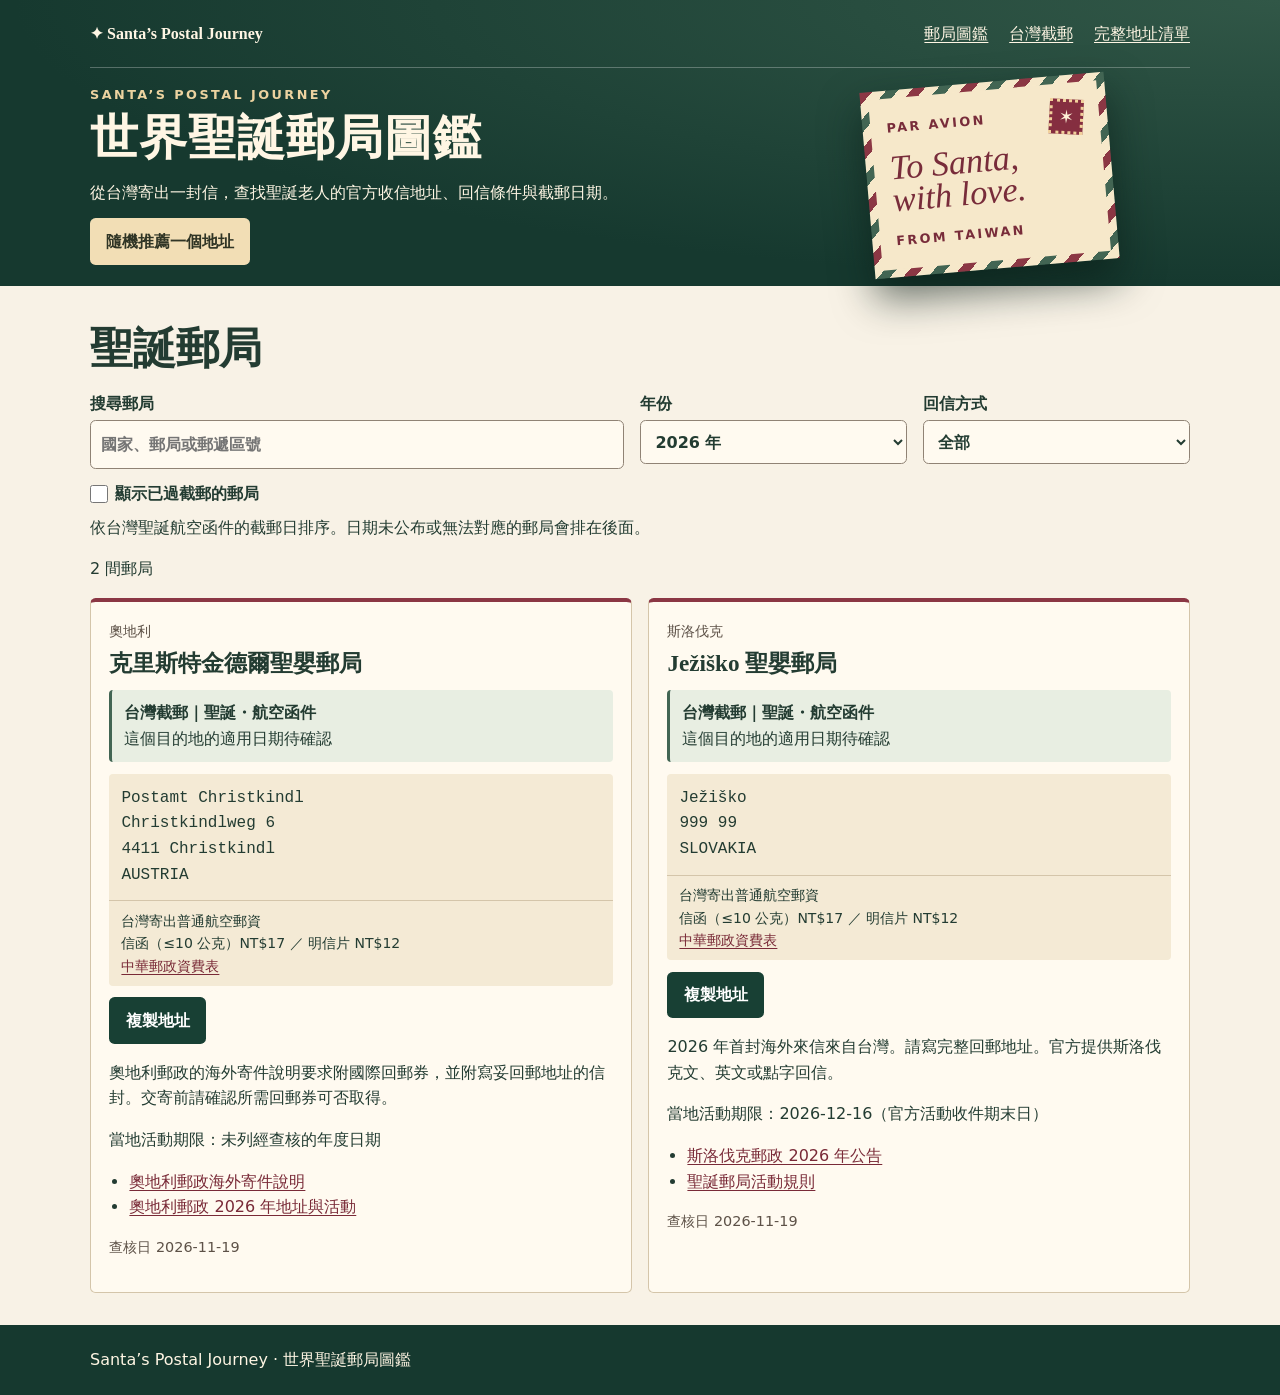
==== site/index.html @ 1323c44a "Sort catalog by Taiwan cutoff and refresh address research" ====
<!doctype html>
<html lang="zh-Hant-TW">
<head>
<meta charset="utf-8">
<meta name="viewport" content="width=device-width,initial-scale=1">
<meta name="description" content="從台灣寄信給聖誕老人。查詢世界聖誕郵局、官方回信政策與中華郵政歷年截郵日期。">
<title>Santa’s Postal Journey｜世界聖誕郵局</title>
<link rel="stylesheet" href="./style.css?v=11">
<script type="module" src="./app.mjs?v=10"></script>
</head>
<body>
<header>
<nav class="wrap" aria-label="主要導覽"><a class="brand" href="./">✦ Santa’s Postal Journey</a><div><a href="#offices" aria-current="page">郵局圖鑑</a><a id="taiwan" href="./cutoffs.html" data-year-link>台灣截郵</a><a href="./addresses.html">完整地址清單</a></div></nav>
<div class="hero wrap">
<div><p class="eyebrow">SANTA’S POSTAL JOURNEY</p><h1>世界聖誕郵局圖鑑</h1><p class="intro">從台灣寄出一封信，查找聖誕老人的官方收信地址、回信條件與<span class="keep-together">截郵日期。</span></p><button class="cta" id="random-address" type="button" aria-controls="recommendation" aria-expanded="false" disabled>隨機推薦一個地址</button></div>
<div class="postcard" aria-hidden="true"><div class="stamp">✶</div><span>PAR AVION</span><strong>To Santa,<br>with love.</strong><small>FROM TAIWAN</small></div>
</div>
</header>
<main class="wrap">
<section id="recommendation" aria-labelledby="recommendation-heading" hidden>
<div class="recommendation-header">
<h2 id="recommendation-heading" tabindex="-1">這次推薦</h2>
<button id="close-recommendation" type="button">收起推薦</button>
</div>
<div id="recommended-card"></div>
<p><button id="another-address" type="button">再推薦一個</button></p>
</section>
<noscript>請啟用 JavaScript 以查詢圖鑑。</noscript>
<section id="offices" aria-labelledby="office-heading">
<h2 id="office-heading">聖誕郵局</h2>
<div class="filters">
<label>搜尋郵局<input id="search" type="search" placeholder="國家、郵局或郵遞區號"></label>
<label>年份<select id="year"></select></label>
<label>回信方式<select id="reply"><option value="">全部</option><option value="program">提供回信</option><option value="occasional">有時回信</option></select></label>
</div>
<div class="cutoff-options">
<label><input id="show-expired" type="checkbox" aria-controls="cards">顯示已過截郵的郵局</label>
<p>依台灣聖誕航空函件的截郵日排序。日期未公布或無法對應的郵局會排在後面。</p>
</div>
<p id="results" role="status">載入圖鑑中…</p>
<div id="cards" class="grid"></div>
</section>

</main>
<footer><div class="wrap">Santa’s Postal Journey · 世界聖誕郵局圖鑑</div></footer>
</body>
</html>
---- site/style.css ----
*{box-sizing:border-box}
:root{color:#233c32;background:#f8f2e6;font-family:system-ui,"Microsoft JhengHei",sans-serif;line-height:1.6}
body{margin:0}
.wrap{width:min(1100px,calc(100% - 2rem));margin:auto}
header{color:#fff6e4;background:#16392f;background-image:radial-gradient(ellipse at top right,#315747,transparent 70%)}
nav{min-height:4.25rem;display:flex;align-items:center;justify-content:space-between;gap:1rem;border-bottom:1px solid #ffffff45;flex-wrap:wrap;padding:.75rem 0}
nav div{display:flex;gap:1.3rem;flex-wrap:wrap} nav a{color:inherit} .brand{text-decoration:none;font-family:Georgia,serif;font-weight:bold}
.hero{display:grid;grid-template-columns:minmax(0,1fr) minmax(0,.6fr);gap:1.75rem;align-items:center;padding:.85rem 0 1.1rem}
.eyebrow,.postcard span,.postcard small{letter-spacing:.19em;font-size:.8rem;font-weight:700;color:#ecd3a0}
h1,h2,h3{line-height:1.18;font-family:Georgia,"Noto Serif TC","PMingLiU",serif}
.hero h1{font-size:clamp(1.55rem,4.8vw,3rem);margin:.3rem 0 .8rem;letter-spacing:.02em}
.hero .eyebrow{margin:0}.intro{margin:.45rem 0 .8rem}
 .keep-together{white-space:nowrap}
a{color:#792a37;text-underline-offset:.18em}
.cta,button{display:inline-block;background:#f2deb5;color:#303525;border:1px solid transparent;border-radius:.35rem;padding:.6rem .95rem;font:inherit;font-weight:700;text-decoration:none;cursor:pointer}
.postcard{position:relative;padding:clamp(.65rem,1.5vw,1rem);aspect-ratio:1.5;transform:rotate(-5deg);color:#782c3a;background:repeating-linear-gradient(135deg,#8b3744 0 9px,#f6e8ca 9px 19px,#426553 19px 28px,#f6e8ca 28px 38px) border-box;border:8px solid transparent;isolation:isolate;box-shadow:0 20px 40px #0a1c16a0;width:90%;max-width:245px;justify-self:center}
.postcard:before{content:"";position:absolute;inset:0;background:#f6e8ca;z-index:-1}
.postcard strong{display:block;margin:.7rem 0;font:italic clamp(1.2rem,3.1vw,2.15rem)/.95 Georgia,serif}
.postcard span,.postcard small{color:#782c3a}.stamp{float:right;border:3px dotted #f2d19c;background:#852e40;color:#fff2d7;font-size:1.15rem;padding:0 .4rem;transform:rotate(8deg)}
section{padding:2rem 0;scroll-margin-top:1rem} h2{font-size:clamp(1.8rem,4vw,2.7rem);margin:.35rem 0 1rem}
.cutoff-options{margin-top:.8rem}
.cutoff-options label{display:inline-flex;align-items:center;gap:.45rem;cursor:pointer}
.cutoff-options input{width:1.1rem;height:1.1rem;margin:0;accent-color:#214437}
.cutoff-options p{margin:.25rem 0 0}
.filters{display:grid;grid-template-columns:2fr 1fr 1fr;gap:1rem}
label{font-weight:700}
input,select{display:block;width:100%;min-width:0;padding:.65rem;margin-top:.25rem;background:#fffaf0;color:inherit;border:1px solid #908375;border-radius:.35rem;font:inherit}
.grid{display:grid;grid-template-columns:repeat(2,minmax(0,1fr));gap:1rem}
.card{background:#fffaf0;border:1px solid #d4c5aa;border-top:4px solid #8b3744;border-radius:.35rem;padding:1.15rem;overflow-wrap:anywhere}
.card h3{font-size:1.45rem;margin:.4rem 0 .8rem}
.meta{font-size:.9rem;color:#5d5147}.card address{white-space:pre-line;font-style:normal;font-family:ui-monospace,monospace;background:#f4ead5;padding:.75rem;margin:.7rem 0}
.cutoff{background:#e8eee2;border-left:3px solid #426553;border-radius:.25rem;padding:.65rem .75rem;margin:.75rem 0}
.cutoff time,td time{font-variant-numeric:tabular-nums;font-weight:700}
.cutoff a{font-size:.9rem}
.address-box{background:#f4ead5;border-radius:.25rem;margin:.7rem 0}
.card .address-box address{margin:0;background:none}
.postage{padding:.55rem .75rem;border-top:1px solid #d4c5aa;font-size:.875rem}
.card button:disabled{opacity:.65;cursor:default}
.card button{background:#184034;color:white}.card ul{padding-left:1.25rem}
.table-scroll{overflow:auto;border:1px solid #c5b795;border-radius:.35rem}
table{border-collapse:collapse;width:100%;background:#fffaf0;text-align:left}
.continent{background:#e8eee2;vertical-align:top;white-space:nowrap}
th,td{padding:.55rem .8rem;border-bottom:1px solid #e1d5be}thead{background:#25483b;color:white}
footer{background:#16392f;color:#fff6e4;padding:1.4rem 0}
.section-title{font-size:clamp(2rem,5vw,3.2rem);margin:.35rem 0 1rem;letter-spacing:0}
.year-field{display:block;max-width:13rem}
:focus-visible{outline:3px solid #ad5722;outline-offset:3px}
@media(max-width:680px){.hero{grid-template-columns:minmax(0,1.3fr) minmax(0,1fr);gap:.45rem .65rem;padding:.75rem 0 1rem}.hero>div:first-child{display:contents}.hero .eyebrow,.hero h1{grid-column:1/-1}.hero h1{margin:.1rem 0}.hero .intro{grid-column:1;margin:0}.hero .cta{grid-column:1;justify-self:start}.hero .postcard{grid-column:2;grid-row:3/span 2;width:min(100%,185px);margin:0}.postcard span,.postcard small{font-size:.58rem}.postcard strong{font-size:clamp(1rem,3.4vw,1.5rem);margin:.35rem 0}.grid{grid-template-columns:1fr}.filters{grid-template-columns:1fr 1fr}.filters label:first-child{grid-column:1/-1}}
@media(max-width:350px){.filters{grid-template-columns:1fr}}

.recommendation-header{display:flex;align-items:center;justify-content:space-between;flex-wrap:wrap;gap:.5rem;margin-bottom:.8rem}.recommendation-header h2{margin:0}
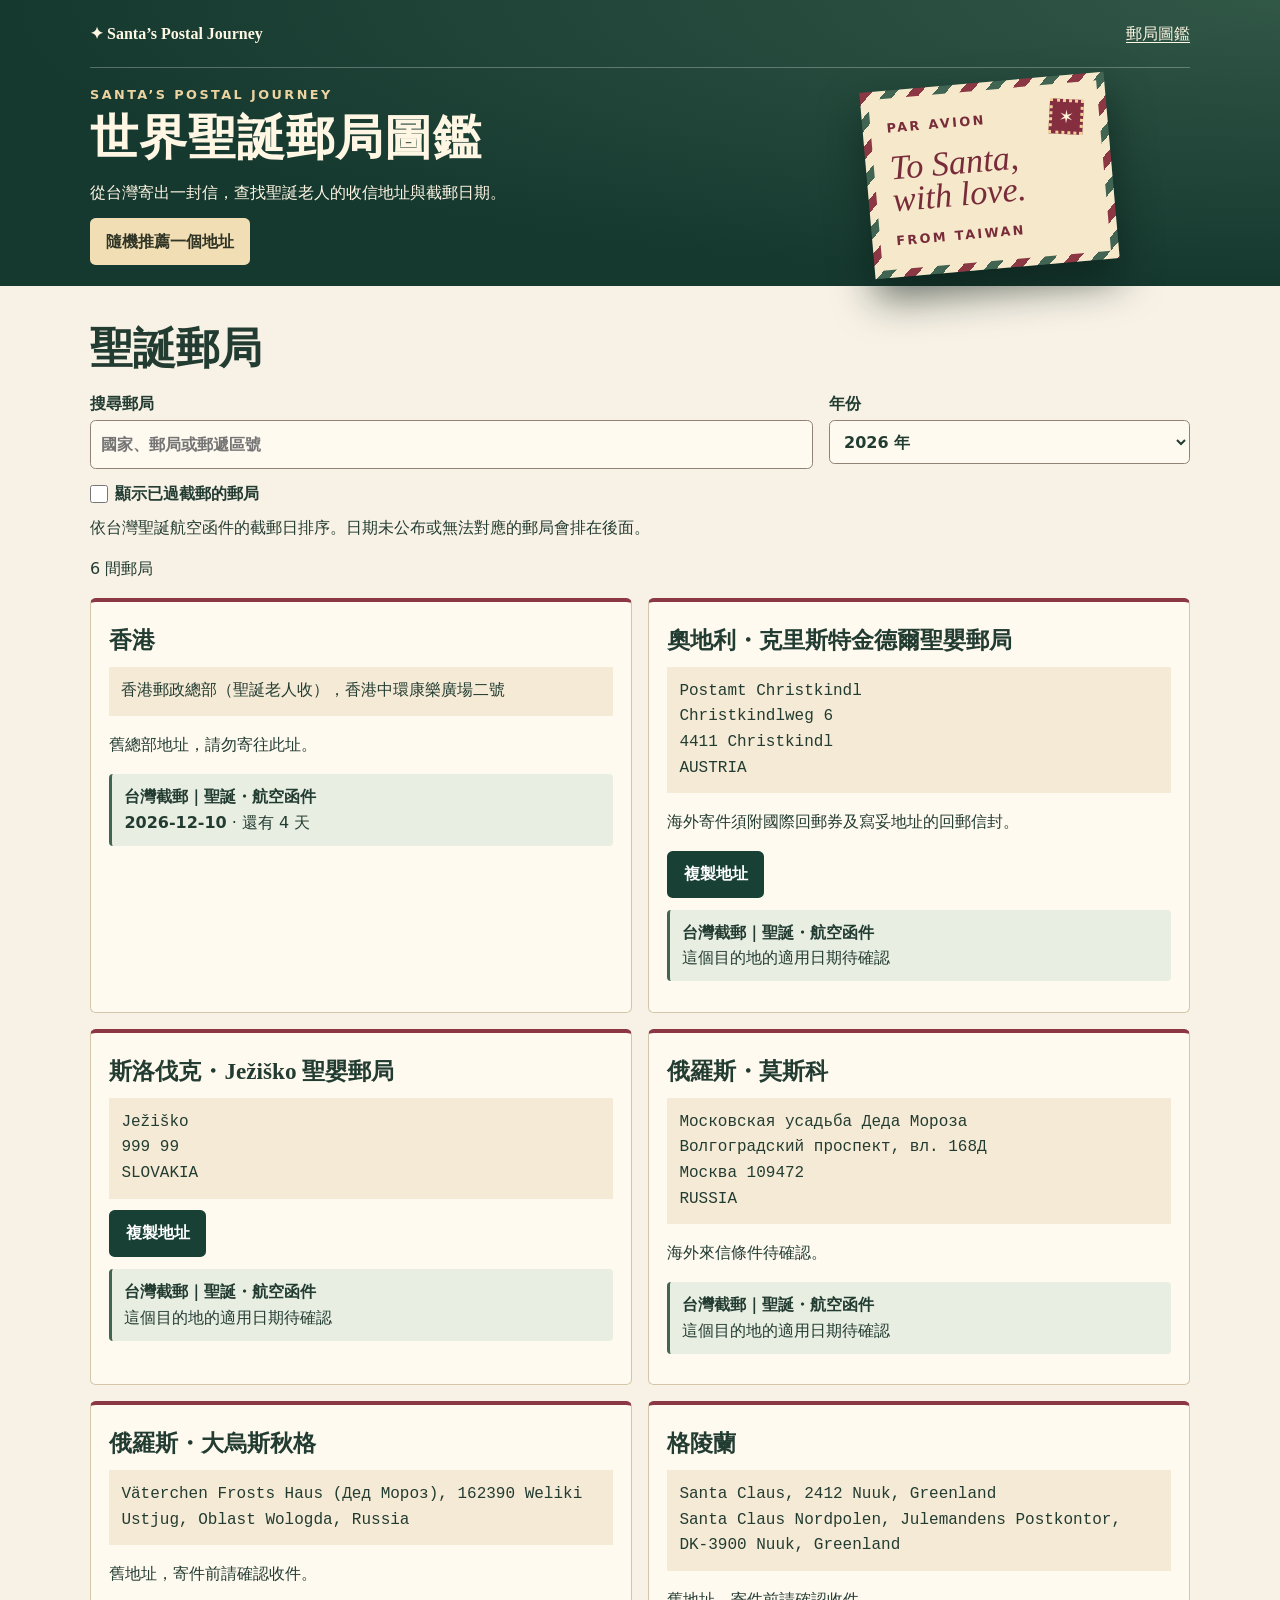
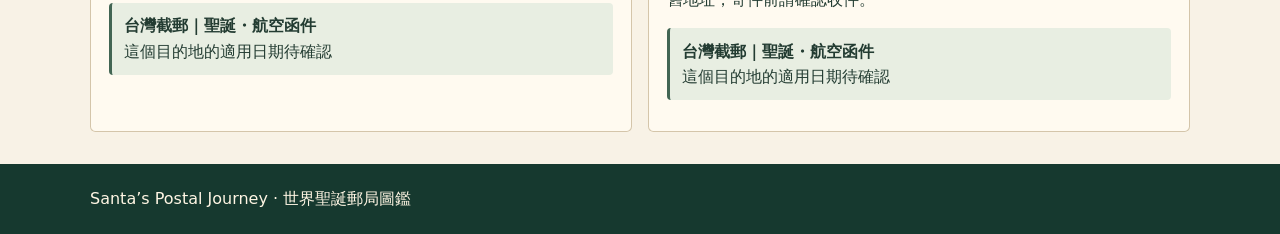
==== commit 97284e40: "Unify Christmas addresses and simplify public catalog" ====
--- a/site/index.html
+++ b/site/index.html
@@ -3,16 +3,16 @@
 <head>
 <meta charset="utf-8">
 <meta name="viewport" content="width=device-width,initial-scale=1">
-<meta name="description" content="從台灣寄信給聖誕老人。查詢世界聖誕郵局、官方回信政策與中華郵政歷年截郵日期。">
+<meta name="description" content="從台灣寄信給聖誕老人。查詢世界聖誕郵局、中華郵政截郵日期。">
 <title>Santa’s Postal Journey｜世界聖誕郵局</title>
-<link rel="stylesheet" href="./style.css?v=11">
-<script type="module" src="./app.mjs?v=10"></script>
+<link rel="stylesheet" href="./style.css?v=12">
+<script type="module" src="./app.mjs?v=12"></script>
 </head>
 <body>
 <header>
-<nav class="wrap" aria-label="主要導覽"><a class="brand" href="./">✦ Santa’s Postal Journey</a><div><a href="#offices" aria-current="page">郵局圖鑑</a><a id="taiwan" href="./cutoffs.html" data-year-link>台灣截郵</a><a href="./addresses.html">完整地址清單</a></div></nav>
+<nav class="wrap" aria-label="主要導覽"><a class="brand" href="./">✦ Santa’s Postal Journey</a><div><a href="#offices" aria-current="page">郵局圖鑑</a></div></nav>
 <div class="hero wrap">
-<div><p class="eyebrow">SANTA’S POSTAL JOURNEY</p><h1>世界聖誕郵局圖鑑</h1><p class="intro">從台灣寄出一封信，查找聖誕老人的官方收信地址、回信條件與<span class="keep-together">截郵日期。</span></p><button class="cta" id="random-address" type="button" aria-controls="recommendation" aria-expanded="false" disabled>隨機推薦一個地址</button></div>
+<div><p class="eyebrow">SANTA’S POSTAL JOURNEY</p><h1>世界聖誕郵局圖鑑</h1><p class="intro">從台灣寄出一封信，查找聖誕老人的收信地址與<span class="keep-together">截郵日期。</span></p><button class="cta" id="random-address" type="button" aria-controls="recommendation" aria-expanded="false" disabled>隨機推薦一個地址</button></div>
 <div class="postcard" aria-hidden="true"><div class="stamp">✶</div><span>PAR AVION</span><strong>To Santa,<br>with love.</strong><small>FROM TAIWAN</small></div>
 </div>
 </header>
@@ -31,7 +31,6 @@
 <div class="filters">
 <label>搜尋郵局<input id="search" type="search" placeholder="國家、郵局或郵遞區號"></label>
 <label>年份<select id="year"></select></label>
-<label>回信方式<select id="reply"><option value="">全部</option><option value="program">提供回信</option><option value="occasional">有時回信</option></select></label>
 </div>
 <div class="cutoff-options">
 <label><input id="show-expired" type="checkbox" aria-controls="cards">顯示已過截郵的郵局</label>
--- a/site/style.css
+++ b/site/style.css
@@ -10,7 +10,7 @@
 h1,h2,h3{line-height:1.18;font-family:Georgia,"Noto Serif TC","PMingLiU",serif}
 .hero h1{font-size:clamp(1.55rem,4.8vw,3rem);margin:.3rem 0 .8rem;letter-spacing:.02em}
 .hero .eyebrow{margin:0}.intro{margin:.45rem 0 .8rem}
- .keep-together{white-space:nowrap}
+ .keep-together{white-space:nowrap}
 a{color:#792a37;text-underline-offset:.18em}
 .cta,button{display:inline-block;background:#f2deb5;color:#303525;border:1px solid transparent;border-radius:.35rem;padding:.6rem .95rem;font:inherit;font-weight:700;text-decoration:none;cursor:pointer}
 .postcard{position:relative;padding:clamp(.65rem,1.5vw,1rem);aspect-ratio:1.5;transform:rotate(-5deg);color:#782c3a;background:repeating-linear-gradient(135deg,#8b3744 0 9px,#f6e8ca 9px 19px,#426553 19px 28px,#f6e8ca 28px 38px) border-box;border:8px solid transparent;isolation:isolate;box-shadow:0 20px 40px #0a1c16a0;width:90%;max-width:245px;justify-self:center}
@@ -22,7 +22,7 @@
 .cutoff-options label{display:inline-flex;align-items:center;gap:.45rem;cursor:pointer}
 .cutoff-options input{width:1.1rem;height:1.1rem;margin:0;accent-color:#214437}
 .cutoff-options p{margin:.25rem 0 0}
-.filters{display:grid;grid-template-columns:2fr 1fr 1fr;gap:1rem}
+.filters{display:grid;grid-template-columns:2fr 1fr;gap:1rem}
 label{font-weight:700}
 input,select{display:block;width:100%;min-width:0;padding:.65rem;margin-top:.25rem;background:#fffaf0;color:inherit;border:1px solid #908375;border-radius:.35rem;font:inherit}
 .grid{display:grid;grid-template-columns:repeat(2,minmax(0,1fr));gap:1rem}
@@ -49,3 +49,4 @@
 @media(max-width:350px){.filters{grid-template-columns:1fr}}
 
 .recommendation-header{display:flex;align-items:center;justify-content:space-between;flex-wrap:wrap;gap:.5rem;margin-bottom:.8rem}.recommendation-header h2{margin:0}
+
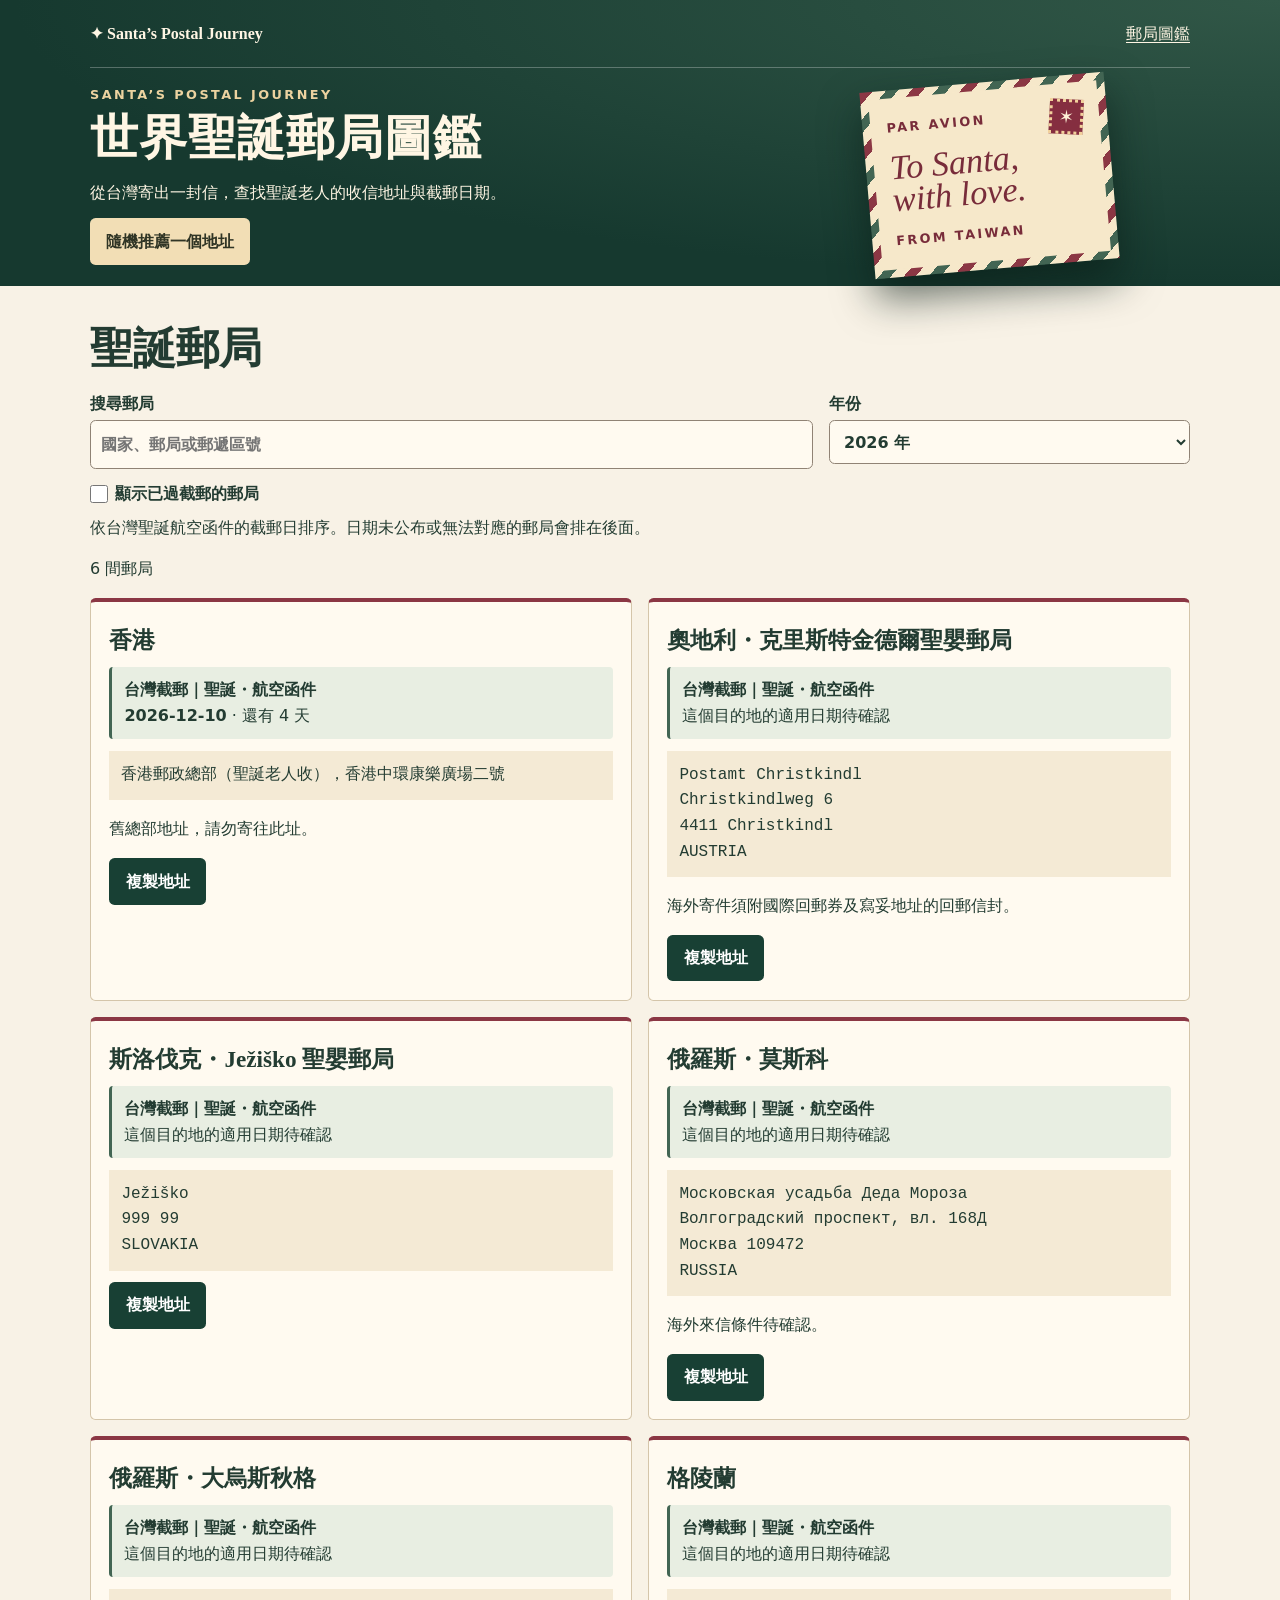
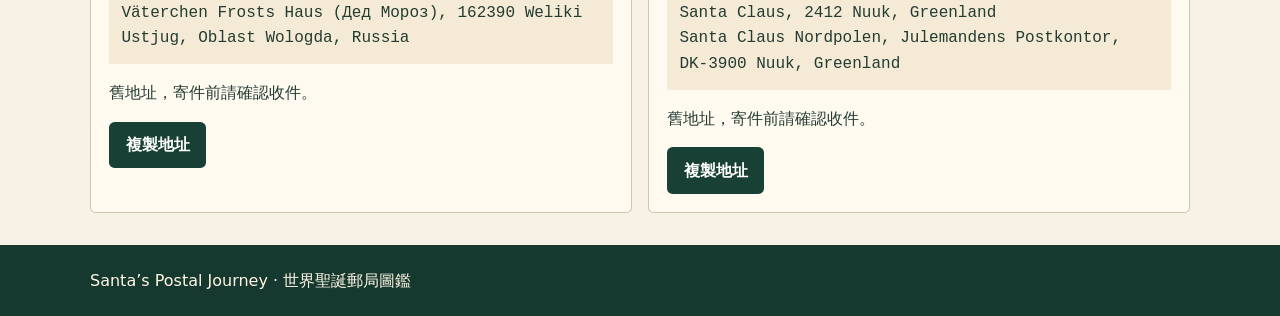
==== commit 37493214: "Consistently show cutoff above address and enable copying" ====
--- a/site/index.html
+++ b/site/index.html
@@ -6,7 +6,7 @@
 <meta name="description" content="從台灣寄信給聖誕老人。查詢世界聖誕郵局、中華郵政截郵日期。">
 <title>Santa’s Postal Journey｜世界聖誕郵局</title>
 <link rel="stylesheet" href="./style.css?v=12">
-<script type="module" src="./app.mjs?v=12"></script>
+<script type="module" src="./app.mjs?v=13"></script>
 </head>
 <body>
 <header>
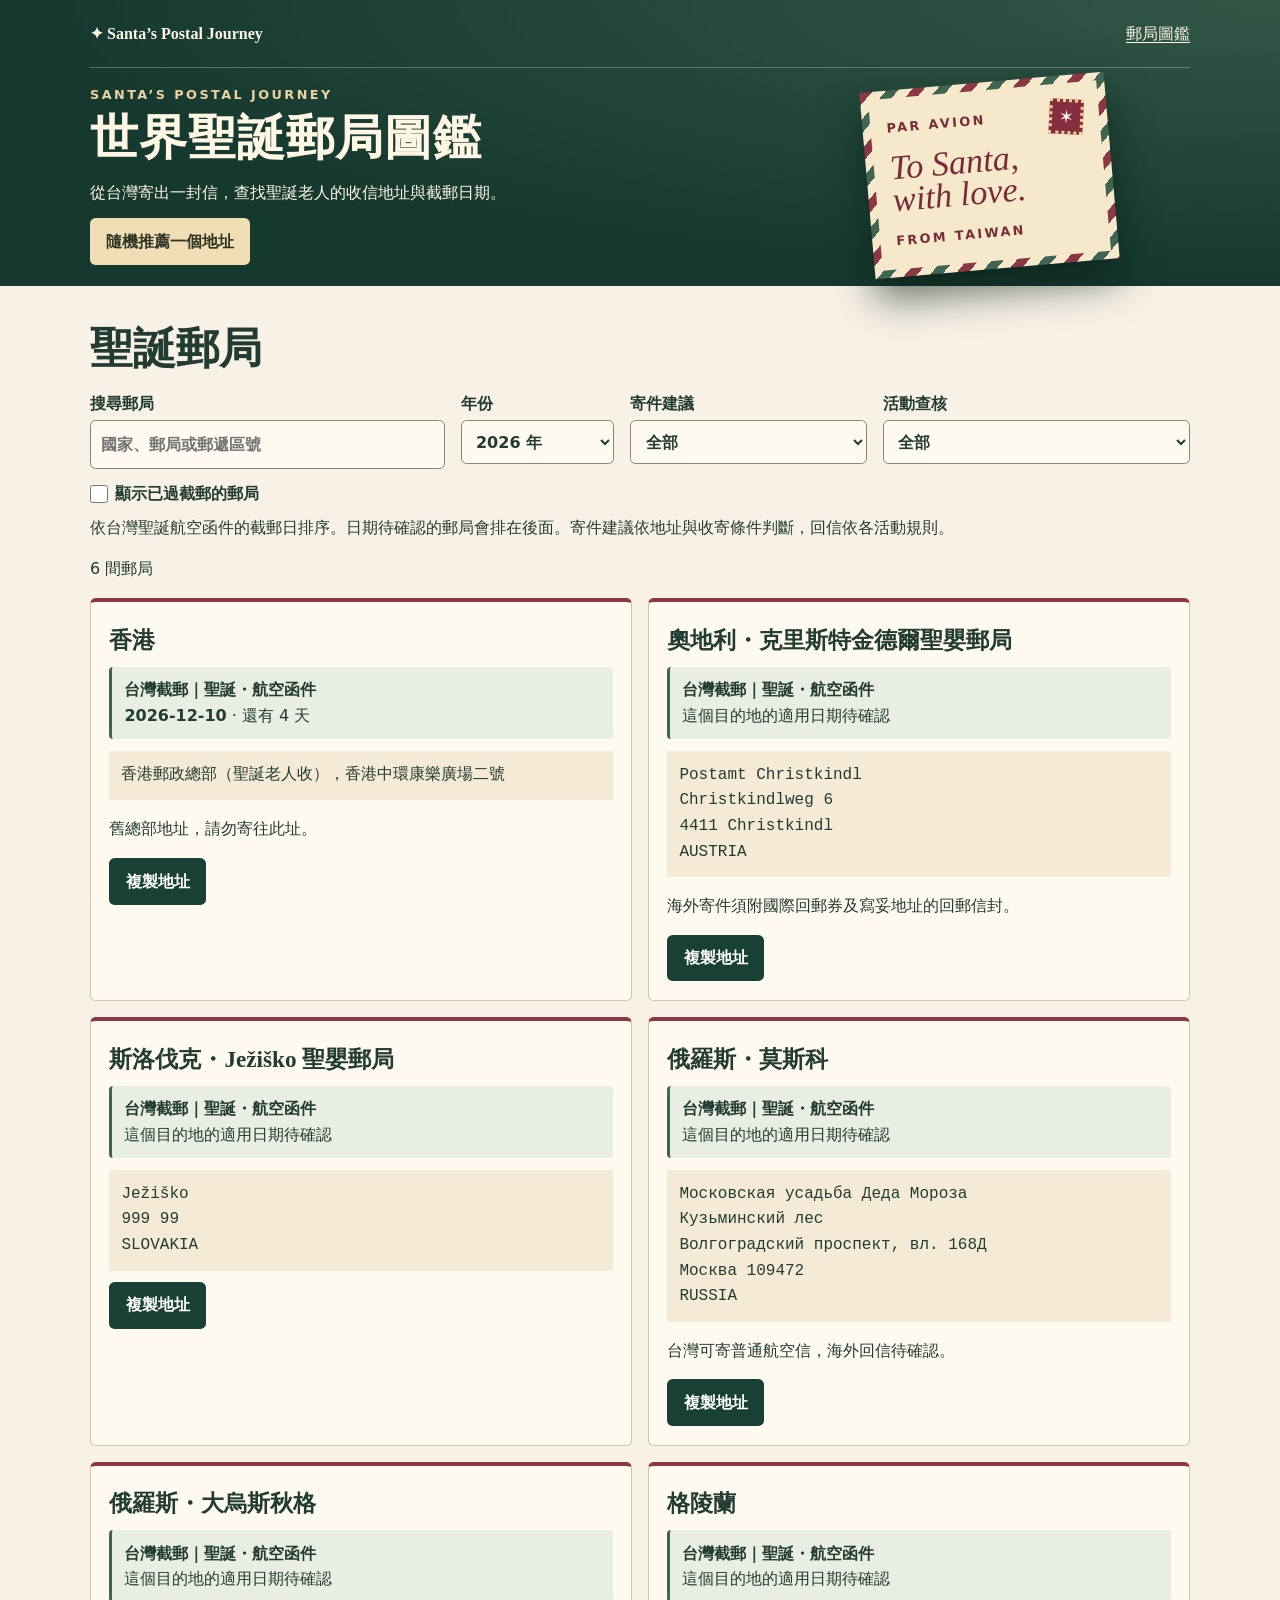
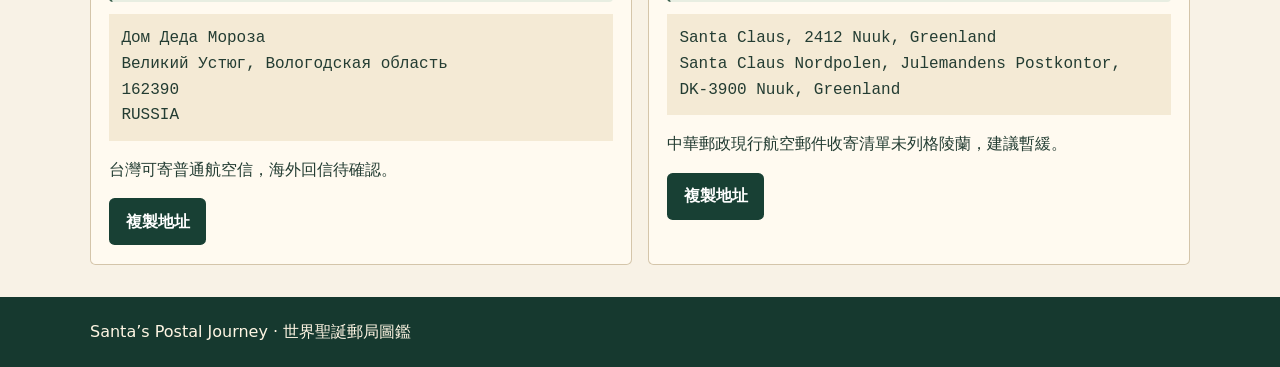
==== commit 327ba7ff: "Filter postal addresses by shipping advice and seasonal evidence" ====
--- a/site/index.html
+++ b/site/index.html
@@ -5,8 +5,8 @@
 <meta name="viewport" content="width=device-width,initial-scale=1">
 <meta name="description" content="從台灣寄信給聖誕老人。查詢世界聖誕郵局、中華郵政截郵日期。">
 <title>Santa’s Postal Journey｜世界聖誕郵局</title>
-<link rel="stylesheet" href="./style.css?v=12">
-<script type="module" src="./app.mjs?v=13"></script>
+<link rel="stylesheet" href="./style.css?v=13">
+<script type="module" src="./app.mjs?v=14"></script>
 </head>
 <body>
 <header>
@@ -31,10 +31,12 @@
 <div class="filters">
 <label>搜尋郵局<input id="search" type="search" placeholder="國家、郵局或郵遞區號"></label>
 <label>年份<select id="year"></select></label>
+<label>寄件建議<select id="shipping"><option value="">全部</option><option value="recommended">適合從台灣寄</option><option value="check">先確認寄件條件</option><option value="restricted">有限制或建議暫緩</option></select></label>
+<label>活動查核<select id="activity"><option value="">全部</option><option value="announced">有當年度活動公告</option><option value="address">有地址或一般規則，年度未確認</option><option value="pending">活動或現行地址待確認</option></select></label>
 </div>
 <div class="cutoff-options">
 <label><input id="show-expired" type="checkbox" aria-controls="cards">顯示已過截郵的郵局</label>
-<p>依台灣聖誕航空函件的截郵日排序。日期未公布或無法對應的郵局會排在後面。</p>
+<p>依台灣聖誕航空函件的截郵日排序。日期待確認的郵局會排在後面。寄件建議依地址與收寄條件判斷，回信依各活動規則。</p>
 </div>
 <p id="results" role="status">載入圖鑑中…</p>
 <div id="cards" class="grid"></div>
--- a/site/style.css
+++ b/site/style.css
@@ -22,7 +22,7 @@
 .cutoff-options label{display:inline-flex;align-items:center;gap:.45rem;cursor:pointer}
 .cutoff-options input{width:1.1rem;height:1.1rem;margin:0;accent-color:#214437}
 .cutoff-options p{margin:.25rem 0 0}
-.filters{display:grid;grid-template-columns:2fr 1fr;gap:1rem}
+.filters{display:grid;grid-template-columns:1.5fr .65fr 1fr 1.3fr;gap:1rem}
 label{font-weight:700}
 input,select{display:block;width:100%;min-width:0;padding:.65rem;margin-top:.25rem;background:#fffaf0;color:inherit;border:1px solid #908375;border-radius:.35rem;font:inherit}
 .grid{display:grid;grid-template-columns:repeat(2,minmax(0,1fr));gap:1rem}
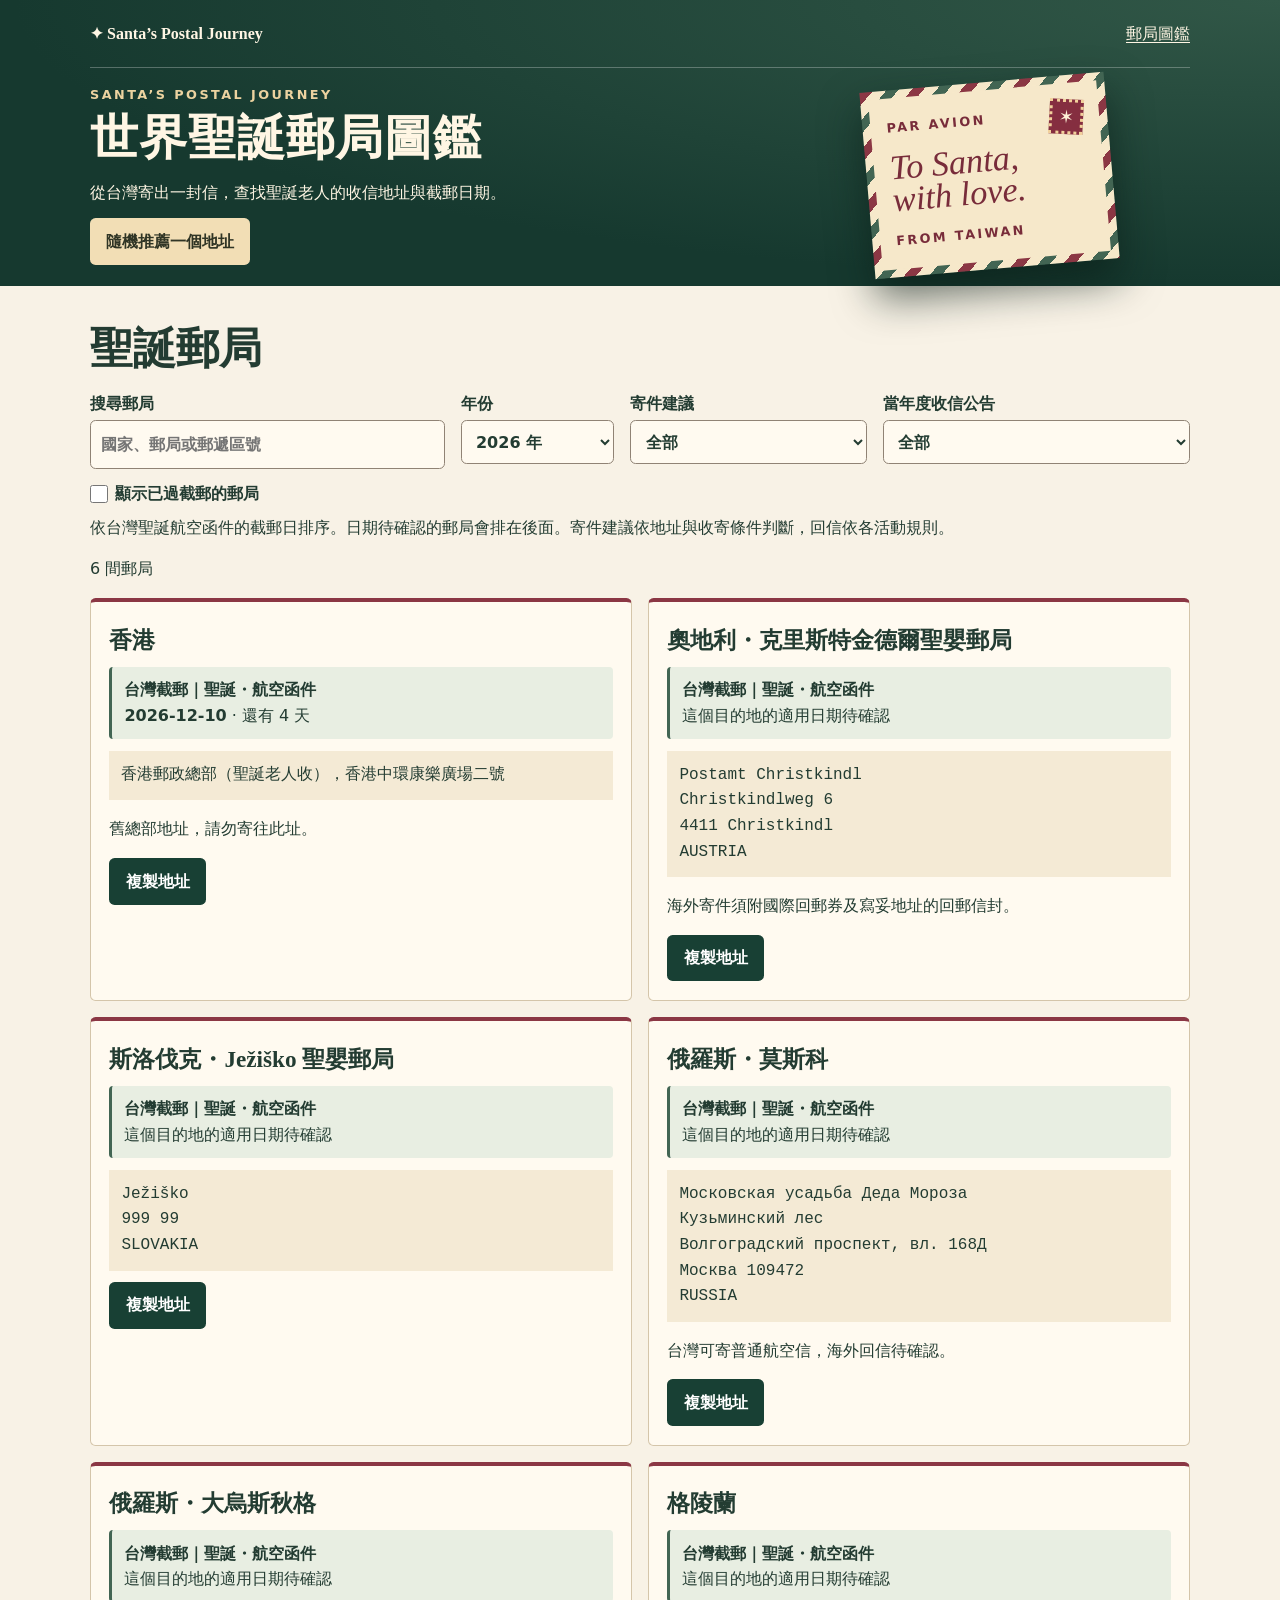
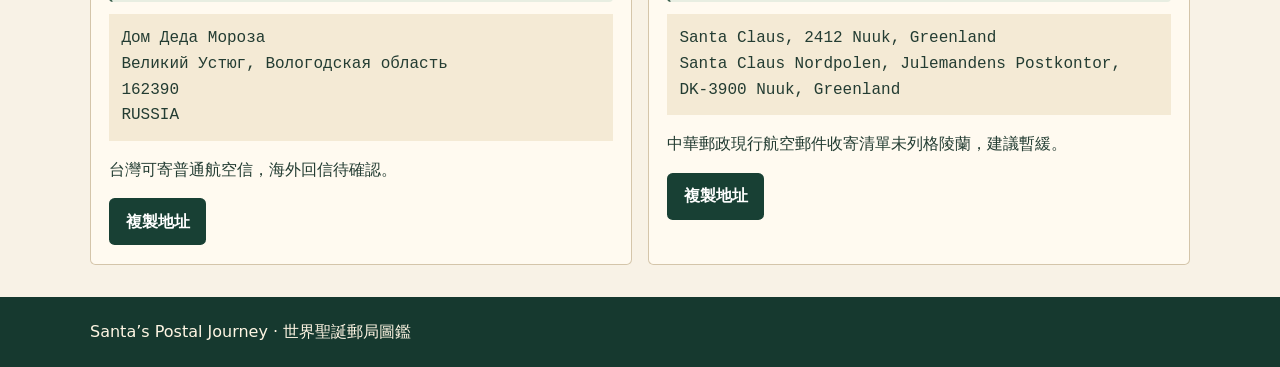
==== commit b3090881: "Clarify the seasonal mail announcement filter" ====
--- a/site/index.html
+++ b/site/index.html
@@ -32,7 +32,7 @@
 <label>搜尋郵局<input id="search" type="search" placeholder="國家、郵局或郵遞區號"></label>
 <label>年份<select id="year"></select></label>
 <label>寄件建議<select id="shipping"><option value="">全部</option><option value="recommended">適合從台灣寄</option><option value="check">先確認寄件條件</option><option value="restricted">有限制或建議暫緩</option></select></label>
-<label>活動查核<select id="activity"><option value="">全部</option><option value="announced">有當年度活動公告</option><option value="address">有地址或一般規則，年度未確認</option><option value="pending">活動或現行地址待確認</option></select></label>
+<label>當年度收信公告<select id="activity"><option value="">全部</option><option value="announced">有當年度公告</option><option value="address">有地址或一般收信規則</option><option value="pending">收信活動或地址待確認</option></select></label>
 </div>
 <div class="cutoff-options">
 <label><input id="show-expired" type="checkbox" aria-controls="cards">顯示已過截郵的郵局</label>
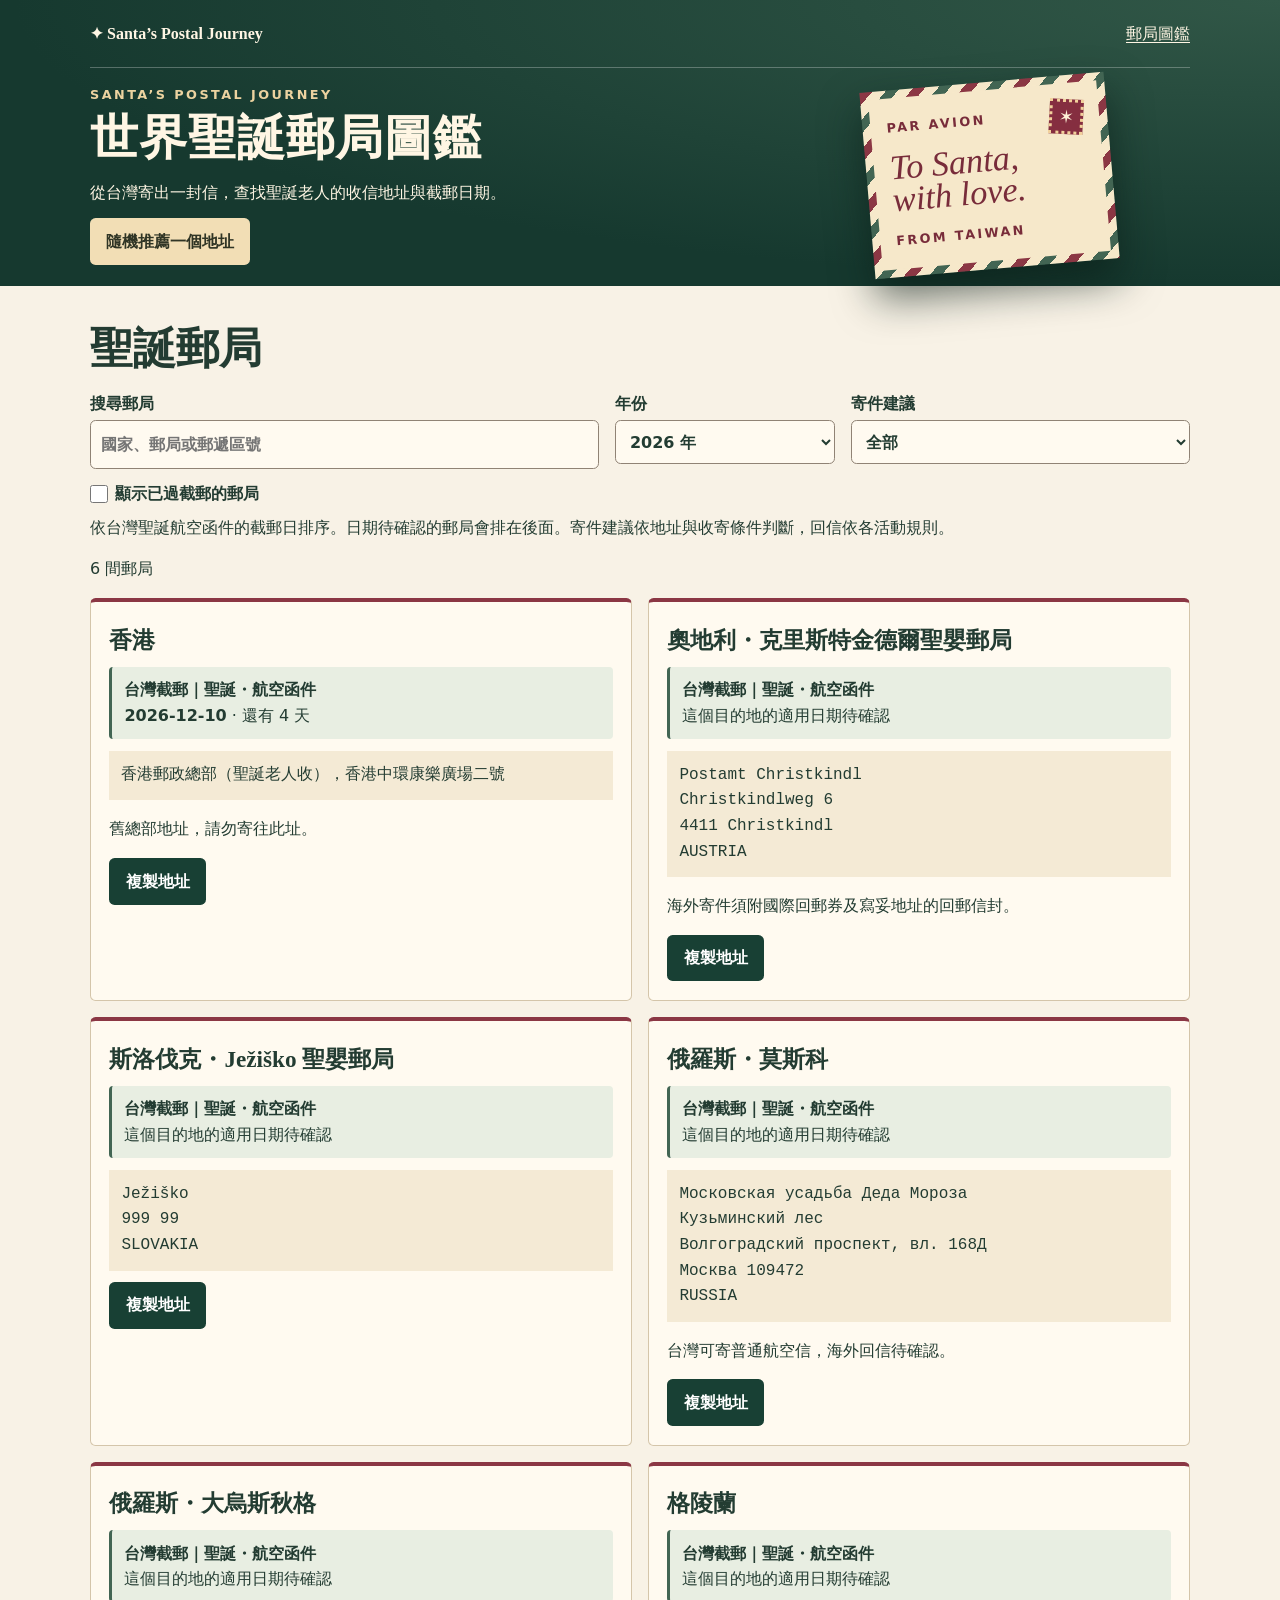
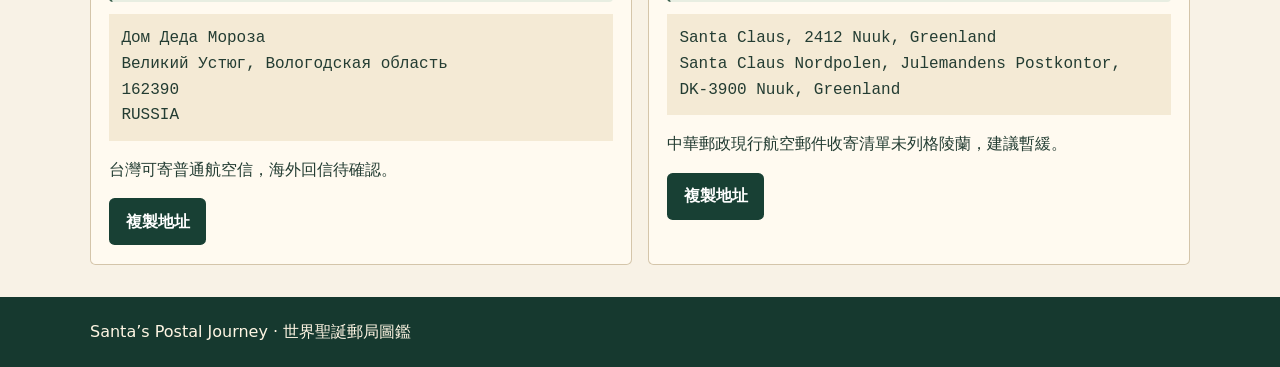
==== commit fa44ef85: "Keep one clear shipping advice filter" ====
--- a/site/index.html
+++ b/site/index.html
@@ -5,8 +5,8 @@
 <meta name="viewport" content="width=device-width,initial-scale=1">
 <meta name="description" content="從台灣寄信給聖誕老人。查詢世界聖誕郵局、中華郵政截郵日期。">
 <title>Santa’s Postal Journey｜世界聖誕郵局</title>
-<link rel="stylesheet" href="./style.css?v=13">
-<script type="module" src="./app.mjs?v=14"></script>
+<link rel="stylesheet" href="./style.css?v=14">
+<script type="module" src="./app.mjs?v=15"></script>
 </head>
 <body>
 <header>
@@ -32,7 +32,6 @@
 <label>搜尋郵局<input id="search" type="search" placeholder="國家、郵局或郵遞區號"></label>
 <label>年份<select id="year"></select></label>
 <label>寄件建議<select id="shipping"><option value="">全部</option><option value="recommended">適合從台灣寄</option><option value="check">先確認寄件條件</option><option value="restricted">有限制或建議暫緩</option></select></label>
-<label>當年度收信公告<select id="activity"><option value="">全部</option><option value="announced">有當年度公告</option><option value="address">有地址或一般收信規則</option><option value="pending">收信活動或地址待確認</option></select></label>
 </div>
 <div class="cutoff-options">
 <label><input id="show-expired" type="checkbox" aria-controls="cards">顯示已過截郵的郵局</label>
--- a/site/style.css
+++ b/site/style.css
@@ -22,7 +22,7 @@
 .cutoff-options label{display:inline-flex;align-items:center;gap:.45rem;cursor:pointer}
 .cutoff-options input{width:1.1rem;height:1.1rem;margin:0;accent-color:#214437}
 .cutoff-options p{margin:.25rem 0 0}
-.filters{display:grid;grid-template-columns:1.5fr .65fr 1fr 1.3fr;gap:1rem}
+.filters{display:grid;grid-template-columns:1.5fr .65fr 1fr;gap:1rem}
 label{font-weight:700}
 input,select{display:block;width:100%;min-width:0;padding:.65rem;margin-top:.25rem;background:#fffaf0;color:inherit;border:1px solid #908375;border-radius:.35rem;font:inherit}
 .grid{display:grid;grid-template-columns:repeat(2,minmax(0,1fr));gap:1rem}
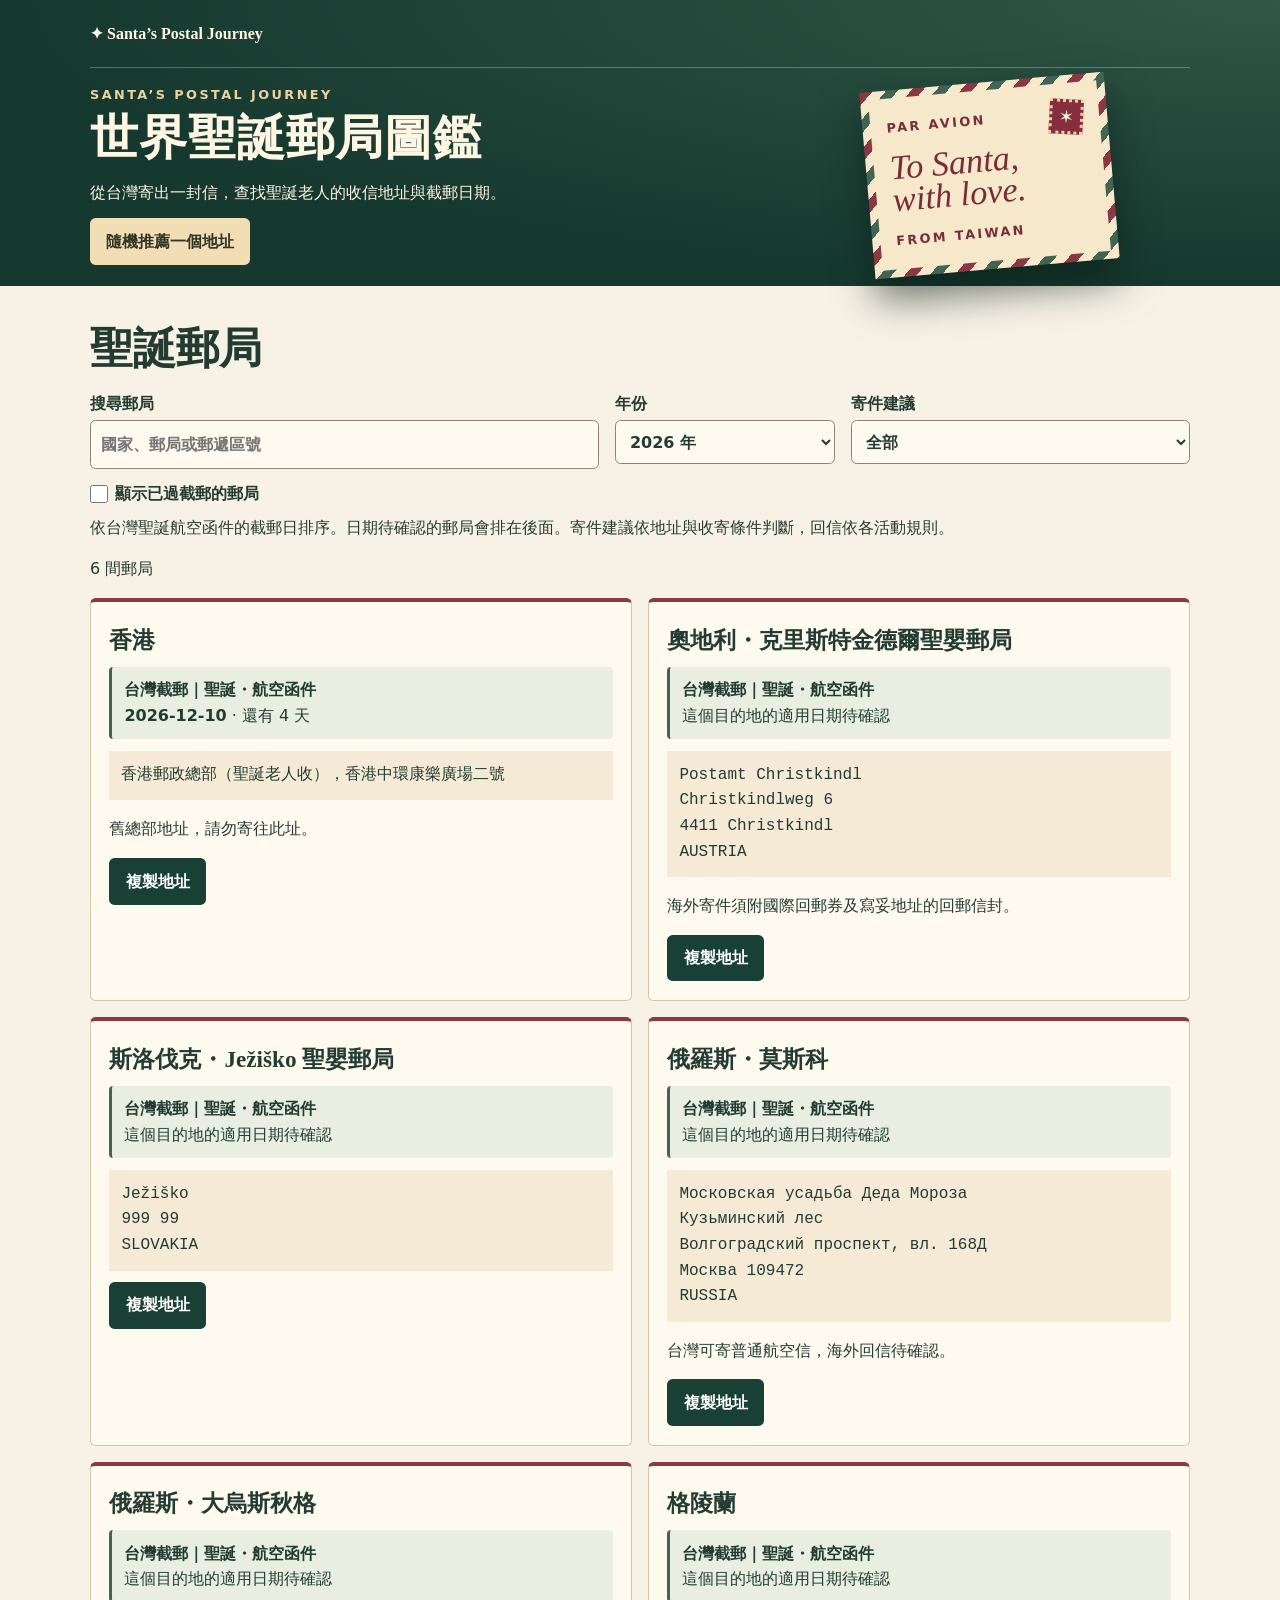
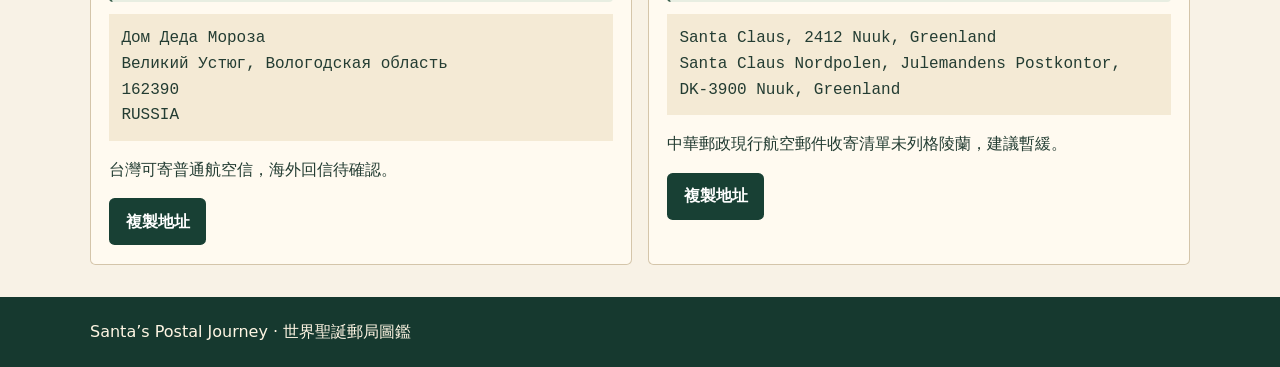
==== commit 31d067f7: "Replace catalog navigation link with back-to-top control" ====
--- a/site/index.html
+++ b/site/index.html
@@ -5,12 +5,12 @@
 <meta name="viewport" content="width=device-width,initial-scale=1">
 <meta name="description" content="從台灣寄信給聖誕老人。查詢世界聖誕郵局、中華郵政截郵日期。">
 <title>Santa’s Postal Journey｜世界聖誕郵局</title>
-<link rel="stylesheet" href="./style.css?v=14">
-<script type="module" src="./app.mjs?v=15"></script>
+<link rel="stylesheet" href="./style.css?v=15">
+<script type="module" src="./app.mjs?v=16"></script>
 </head>
 <body>
-<header>
-<nav class="wrap" aria-label="主要導覽"><a class="brand" href="./">✦ Santa’s Postal Journey</a><div><a href="#offices" aria-current="page">郵局圖鑑</a></div></nav>
+<header id="top" tabindex="-1">
+<nav class="wrap" aria-label="主要導覽"><a class="brand" href="./">✦ Santa’s Postal Journey</a></nav>
 <div class="hero wrap">
 <div><p class="eyebrow">SANTA’S POSTAL JOURNEY</p><h1>世界聖誕郵局圖鑑</h1><p class="intro">從台灣寄出一封信，查找聖誕老人的收信地址與<span class="keep-together">截郵日期。</span></p><button class="cta" id="random-address" type="button" aria-controls="recommendation" aria-expanded="false" disabled>隨機推薦一個地址</button></div>
 <div class="postcard" aria-hidden="true"><div class="stamp">✶</div><span>PAR AVION</span><strong>To Santa,<br>with love.</strong><small>FROM TAIWAN</small></div>
@@ -43,5 +43,6 @@
 
 </main>
 <footer><div class="wrap">Santa’s Postal Journey · 世界聖誕郵局圖鑑</div></footer>
+<a id="back-to-top" href="#top" hidden>↑ 回到頂部</a>
 </body>
 </html>
--- a/site/style.css
+++ b/site/style.css
@@ -50,3 +50,6 @@
 
 .recommendation-header{display:flex;align-items:center;justify-content:space-between;flex-wrap:wrap;gap:.5rem;margin-bottom:.8rem}.recommendation-header h2{margin:0}
 
+
+#back-to-top{position:fixed;right:max(1rem,env(safe-area-inset-right));bottom:max(1rem,env(safe-area-inset-bottom));z-index:2;padding:.7rem 1rem;background:#184034;color:#fff;border:1px solid #fffaf0;border-radius:.4rem;box-shadow:0 .2rem .7rem #0003;text-decoration:none}
+#back-to-top:hover{background:#285745}
